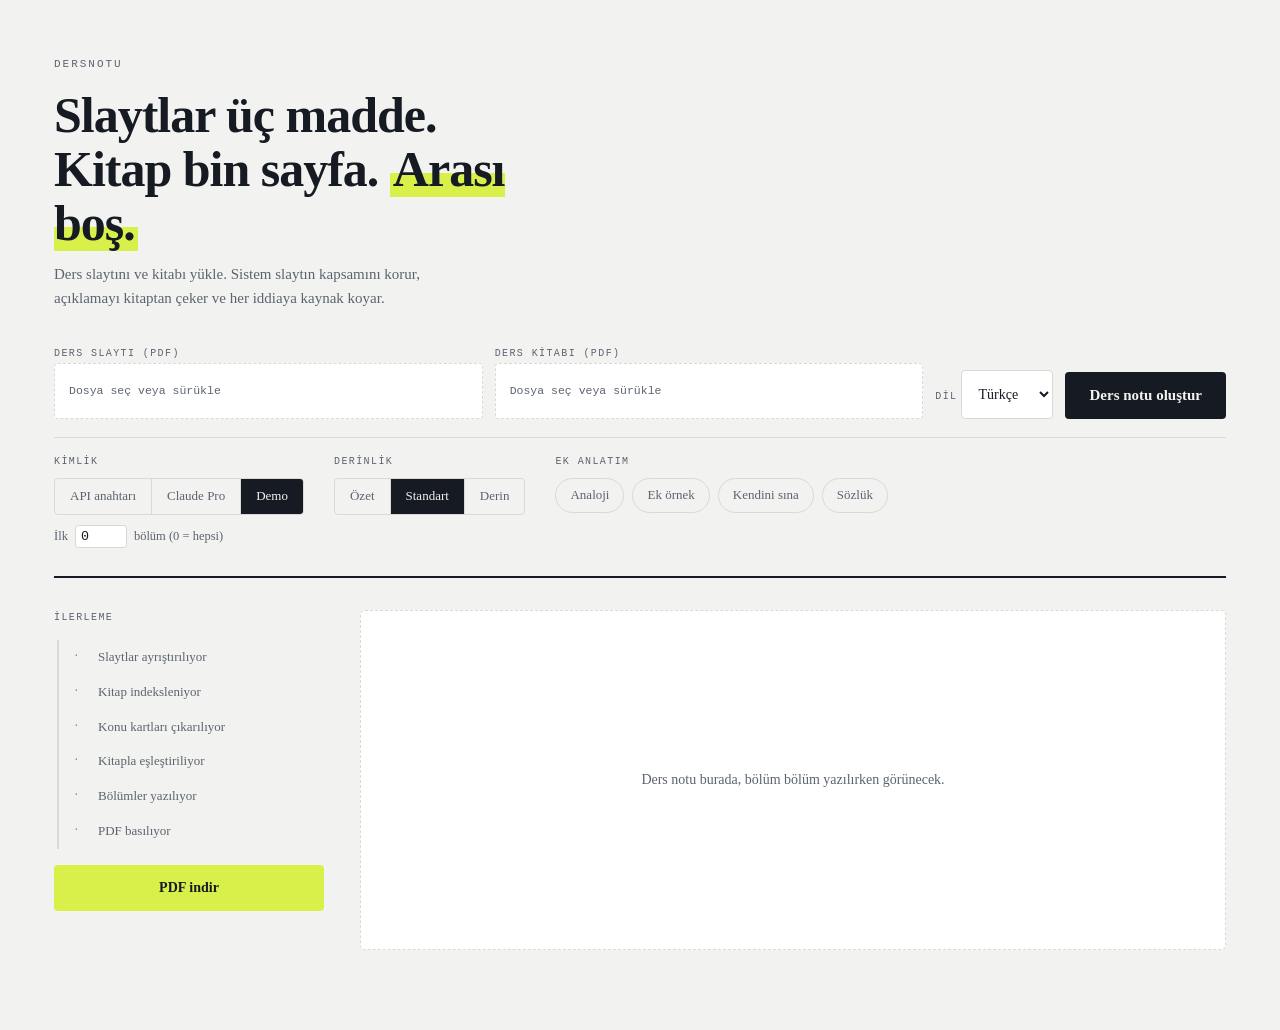
==== src/dersnotu/api/static/index.html @ 8fe7a192 "Ders slaytlarını kitapla genişletip ders notu PDF'i üreten araç Slaytın kapsamını korur, açıklamayı " ====
<!doctype html>
<html lang="tr">
<head>
<meta charset="utf-8">
<meta name="viewport" content="width=device-width, initial-scale=1">
<title>dersnotu — slayttan ders notuna</title>
<style>
:root{
  --paper:#F2F3F0; --ink:#161A22; --muted:#5C6370; --rule:#D8DAD3;
  --marker:#D9F04B; --surface:#FFFFFF; --danger:#C4574C; --ok:#3E7A4E;
  --mono:"Cascadia Mono",Consolas,ui-monospace,monospace;
  --serif:"Literata",Georgia,Cambria,serif;
}
@media (prefers-color-scheme:dark){
  :root{ --paper:#14161A; --ink:#E7E9E4; --muted:#9AA0A8; --rule:#2A2E35;
         --surface:#1B1E24; --marker:#C8E23F; }
}
*{box-sizing:border-box}
body{margin:0;background:var(--paper);color:var(--ink);font-family:var(--serif);
     line-height:1.6;-webkit-font-smoothing:antialiased}
.wrap{max-width:1220px;margin:0 auto;padding:0 24px}

/* ---- başlık ---- */
header{padding:56px 0 28px;border-bottom:2px solid var(--ink)}
.eyebrow{font-family:var(--mono);font-size:11px;letter-spacing:.18em;
         text-transform:uppercase;color:var(--muted);margin-bottom:14px}
h1{font-size:clamp(30px,4.6vw,50px);line-height:1.08;margin:0 0 12px;
   letter-spacing:-.02em;font-weight:600;max-width:19ch}
h1 .hl{background:linear-gradient(transparent 58%,var(--marker) 58%);padding:0 .06em}
.lede{color:var(--muted);max-width:56ch;margin:0;font-size:15px}

/* ---- form ---- */
form{display:grid;grid-template-columns:1fr 1fr auto auto;gap:12px;
     align-items:end;margin:28px 0 0}
label{display:block}
.lab{font-family:var(--mono);font-size:10px;letter-spacing:.14em;
     text-transform:uppercase;color:var(--muted);margin-bottom:6px}
.drop{border:1.5px dashed var(--rule);background:var(--surface);border-radius:4px;
      padding:14px;cursor:pointer;transition:border-color .15s,background .15s;
      font-size:13px;color:var(--muted);min-height:56px;display:flex;align-items:center}
.drop:hover,.drop.over{border-color:var(--ink)}
.drop.has{border-style:solid;border-color:var(--ink);color:var(--ink)}
.drop input{display:none}
.drop .name{font-family:var(--mono);font-size:11.5px;word-break:break-all}
select{font-family:var(--serif);font-size:14px;padding:15px 12px;border-radius:4px;
       border:1.5px solid var(--rule);background:var(--surface);color:var(--ink)}
button{font-family:var(--serif);font-size:15px;font-weight:600;padding:15px 24px;
       border:none;border-radius:4px;background:var(--ink);color:var(--paper);
       cursor:pointer;white-space:nowrap}
button:disabled{opacity:.4;cursor:not-allowed}
.opts{grid-column:1/-1;display:flex;gap:20px;align-items:center;
      font-size:12.5px;color:var(--muted);margin-top:-2px}
.opts label{display:flex;gap:7px;align-items:center;cursor:pointer}

/* ---- anlatım modları ----
   Dosyalar "ne", bu bant "nasıl". Ayrı satıra alındı çünkü farklı bir soru.
   Derinlik tekli seçim → segment; ek anlatım çoklu → chip. Kontrol biçimi
   seçimin doğasını söylemeli, hepsi checkbox olmamalı. */
.modes{grid-column:1/-1;display:flex;flex-wrap:wrap;gap:14px 30px;
       border-top:1px solid var(--rule);padding-top:16px;margin-top:6px}
/* .lab bir <span>; .seg inline-flex olduğu için aynı satır kutusuna
   düşüyordu, .chips ise block-flex olduğu için alta iniyordu. */
.modes .lab{display:block;margin-bottom:8px}
.modes input{appearance:none;position:absolute;width:0;height:0;opacity:0;margin:0}
.modes label{display:inline-block;cursor:pointer}

.seg{display:inline-flex;border:1.5px solid var(--rule);border-radius:4px;overflow:hidden}
.seg span{display:block;padding:7px 15px;font-size:13px;color:var(--muted);
          border-right:1px solid var(--rule);transition:background .15s,color .15s}
.seg label:last-child span{border-right:none}
.seg input:checked+span{background:var(--ink);color:var(--paper)}
.seg input:focus-visible+span{outline:2px solid var(--marker);outline-offset:-3px}
/* Kullanılamayan kimlik yolu: tıklanabilir görünmesin. */
.modes label.off{cursor:not-allowed}
.modes label.off span{opacity:.4;text-decoration:line-through}

.chips{display:flex;flex-wrap:wrap;gap:8px}
.chips span{display:block;padding:6px 14px;font-size:13px;color:var(--muted);
            border:1.5px solid var(--rule);border-radius:20px;
            transition:border-color .15s,color .15s,background .15s}
.chips input:checked+span{border-color:var(--ink);color:var(--ink);
            background:linear-gradient(transparent 46%,var(--marker) 46%)}
.chips input:focus-visible+span{outline:2px solid var(--marker);outline-offset:2px}

@media (prefers-reduced-motion:reduce){.seg span,.chips span{transition:none}}

/* Fosforlu kalem koyu temada ters çalışıyor: bant metnin ALT yarısını
   kaplıyor, metin ise açık renk. Açık metin + parlak sarı = okunmaz. Koyu
   temada bandı tam yükseklikte, düşük opaklıklı bir tinte çeviriyoruz —
   jest aynı kalıyor, kontrast geri geliyor. Bu kural tanımlardan SONRA
   gelmeli, yoksa eşit özgüllükte kaybeder. */
@media (prefers-color-scheme:dark){
  h1 .hl{background:color-mix(in srgb,var(--marker) 26%,transparent);
         box-shadow:inset 0 -2px 0 var(--marker)}
  .chips input:checked+span{background:color-mix(in srgb,var(--marker) 20%,transparent);
         border-color:var(--marker)}
}

/* ---- ana bölüm ---- */
main{display:grid;grid-template-columns:270px 1fr;gap:36px;padding:32px 0 80px}
@media(max-width:860px){main{grid-template-columns:1fr}form{grid-template-columns:1fr}}

/* ilerleme rayı */
.rail{position:sticky;top:24px;align-self:start}
.rail h2{font-family:var(--mono);font-size:10px;letter-spacing:.14em;
         text-transform:uppercase;color:var(--muted);margin:0 0 14px;font-weight:400}
.step{display:flex;gap:11px;padding:7px 0;font-size:13px;color:var(--muted);
      border-left:2px solid var(--rule);padding-left:14px;margin-left:3px}
.step.active{color:var(--ink);border-left-color:var(--marker);font-weight:600}
.step.done{color:var(--ink);border-left-color:var(--ink)}
.step .tick{font-family:var(--mono);font-size:11px;opacity:.7;min-width:14px}
.step .detail{font-family:var(--mono);font-size:10.5px;color:var(--muted);
              display:block;font-weight:400;margin-top:2px}
.meta{margin-top:22px;padding-top:16px;border-top:1px solid var(--rule);
      font-family:var(--mono);font-size:11px;color:var(--muted);line-height:1.8}
.meta b{color:var(--ink);font-weight:600}
.dl{display:block;margin-top:16px;text-align:center;padding:12px;
    background:var(--marker);color:#161A22;border-radius:4px;text-decoration:none;
    font-family:var(--serif);font-weight:600;font-size:14px}

/* çıktı */
.out{min-width:0;background:var(--surface);border:1px solid var(--rule);
     border-radius:5px;padding:34px 38px;min-height:340px}
.out.empty{display:flex;align-items:center;justify-content:center;
           color:var(--muted);font-size:14px;text-align:center;border-style:dashed}
.sec{padding-bottom:22px;margin-bottom:22px;border-bottom:1px solid var(--rule)}
.sec:last-child{border-bottom:none;margin-bottom:0}
.sec h3{font-size:19px;margin:0 0 4px;font-weight:600;letter-spacing:-.01em}
.sec .tag{font-family:var(--mono);font-size:10px;letter-spacing:.12em;
          text-transform:uppercase;color:var(--muted);margin-bottom:12px}
.sec pre{white-space:pre-wrap;word-break:break-word;font-family:var(--serif);
         font-size:14.5px;margin:0;line-height:1.62}
.sec.writing .tag::after{content:"▍";animation:blink 1s steps(2) infinite;
                         color:var(--marker);margin-left:4px}
@keyframes blink{50%{opacity:0}}
.err{border:1px dashed var(--danger);background:color-mix(in srgb,var(--danger) 8%,transparent);
     padding:14px 16px;border-radius:4px;color:var(--danger);font-size:13.5px;margin-bottom:18px}
.badge{display:inline-block;font-family:var(--mono);font-size:10px;padding:2px 7px;
       border-radius:3px;background:var(--marker);color:#161A22;letter-spacing:.08em}

/* Eksik bölüm uyarısı: uyarı rengi değil, EYLEM rengi. Kullanıcının burada
   yapacağı bir şey var; kırmızı bir hata kutusu onu çaresiz gösterirdi. */
.retry{margin-top:14px;padding:12px 13px;border:1px solid var(--rule);
       border-left:3px solid var(--danger);border-radius:4px;background:var(--surface)}
.retry .why{margin:0 0 10px;font-size:12.5px;color:var(--muted);line-height:1.5}
.retry button{width:100%;font-size:13.5px;padding:9px 12px;
              background:var(--ink);color:var(--paper)}
.retry button:disabled{opacity:.45}
</style>
</head>
<body>
<div class="wrap">
  <header>
    <div class="eyebrow">dersnotu</div>
    <h1>Slaytlar üç madde. Kitap bin sayfa. <span class="hl">Arası boş.</span></h1>
    <p class="lede">Ders slaytını ve kitabı yükle. Sistem slaytın kapsamını korur,
       açıklamayı kitaptan çeker ve her iddiaya kaynak koyar.</p>

    <form id="f">
      <label>
        <span class="lab">Ders slaytı (PDF)</span>
        <div class="drop" id="d-lecture">
          <input type="file" name="lecture" accept="application/pdf" required>
          <span class="name">Dosya seç veya sürükle</span>
        </div>
      </label>
      <label>
        <span class="lab">Ders kitabı (PDF)</span>
        <div class="drop" id="d-book">
          <input type="file" name="book" accept="application/pdf" required>
          <span class="name">Dosya seç veya sürükle</span>
        </div>
      </label>
      <label>
        <span class="lab">Dil</span>
        <select name="language">
          <option>Türkçe</option><option>English</option><option>Deutsch</option>
        </select>
      </label>
      <button type="submit" id="go">Ders notu oluştur</button>

      <div class="modes">
        <div>
          <span class="lab">Kimlik</span>
          <div class="seg" id="backends">
            <label><input type="radio" name="backend" value="api"><span>API anahtarı</span></label>
            <label><input type="radio" name="backend" value="cli"><span>Claude Pro</span></label>
            <label><input type="radio" name="backend" value="demo" checked><span>Demo</span></label>
          </div>
        </div>
        <div>
          <span class="lab">Derinlik</span>
          <div class="seg">
            <label><input type="radio" name="depth" value="özet"><span>Özet</span></label>
            <label><input type="radio" name="depth" value="standart" checked><span>Standart</span></label>
            <label><input type="radio" name="depth" value="derin"><span>Derin</span></label>
          </div>
        </div>
        <div>
          <span class="lab">Ek anlatım</span>
          <div class="chips">
            <label><input type="checkbox" name="extras" value="analoji"><span>Analoji</span></label>
            <label><input type="checkbox" name="extras" value="örnek"><span>Ek örnek</span></label>
            <label><input type="checkbox" name="extras" value="soru"><span>Kendini sına</span></label>
            <label><input type="checkbox" name="extras" value="sözlük"><span>Sözlük</span></label>
          </div>
        </div>
      </div>

      <div class="opts">
        <label>İlk <input type="number" name="sections" value="0" min="0" max="40"
               style="width:52px;font-family:var(--mono);padding:3px 5px;border:1px solid var(--rule);
                      background:var(--surface);color:var(--ink);border-radius:3px"> bölüm (0 = hepsi)</label>
        <span id="cred"></span>
      </div>
    </form>
  </header>

  <main>
    <aside class="rail">
      <h2>İlerleme</h2>
      <div id="steps"></div>
      <div class="meta" id="meta" hidden></div>
      <a class="dl" id="dl" hidden>PDF indir</a>
      <div class="retry" id="retrybox" hidden>
        <p class="why" id="retrywhy"></p>
        <button type="button" id="retry">Eksik bölümleri tamamla</button>
      </div>
    </aside>
    <section class="out empty" id="out">
      Ders notu burada, bölüm bölüm yazılırken görünecek.
    </section>
  </main>
</div>

<script>
const STEPS = [
  ["lecture",  "Slaytlar ayrıştırılıyor"],
  ["book",     "Kitap indeksleniyor"],
  ["topics",   "Konu kartları çıkarılıyor"],
  ["align",    "Kitapla eşleştiriliyor"],
  ["section",  "Bölümler yazılıyor"],
  ["render",   "PDF basılıyor"],
];
const $ = s => document.querySelector(s);
const stepsEl = $("#steps"), outEl = $("#out"), metaEl = $("#meta"), dlEl = $("#dl");
let sections = {};

function drawSteps(state){
  stepsEl.innerHTML = STEPS.map(([k, label]) => {
    const st = state[k] || {};
    const cls = st.done ? "done" : st.active ? "active" : "";
    const tick = st.done ? "✓" : st.active ? "▸" : "·";
    return `<div class="step ${cls}"><span class="tick">${tick}</span>
      <span>${label}${st.detail ? `<span class="detail">${st.detail}</span>` : ""}</span></div>`;
  }).join("");
}
const state = {};
drawSteps(state);

// dosya seçici
for (const id of ["d-lecture", "d-book"]) {
  const box = $("#" + id), input = box.querySelector("input");
  box.addEventListener("click", () => input.click());
  box.addEventListener("dragover", e => { e.preventDefault(); box.classList.add("over"); });
  box.addEventListener("dragleave", () => box.classList.remove("over"));
  box.addEventListener("drop", e => {
    e.preventDefault(); box.classList.remove("over");
    input.files = e.dataTransfer.files; input.dispatchEvent(new Event("change"));
  });
  input.addEventListener("change", () => {
    const f = input.files[0];
    box.querySelector(".name").textContent = f ? f.name : "Dosya seç veya sürükle";
    box.classList.toggle("has", !!f);
  });
}

// Kullanılamayan kimlik yolları kapatılır ve sunucunun çözdüğü varsayılan
// seçilir; kullanıcı elinde olmayan bir seçeneği tıklayıp hata almasın.
fetch("/api/health").then(r => r.json()).then(h => {
  const b = h.backends || {};
  for (const key of ["api", "cli", "demo"]) {
    const input = document.querySelector(`input[name="backend"][value="${key}"]`);
    if (!input) continue;
    const info = b[key] || { available: false };
    input.disabled = !info.available;
    const label = input.closest("label");
    label.classList.toggle("off", !info.available);
    label.title = info.available
      ? info.label
      : `${info.label} — kullanılamıyor`;
  }
  const resolved = b.resolved || "demo";
  const pick = document.querySelector(`input[name="backend"][value="${resolved}"]`);
  if (pick && !pick.disabled) pick.checked = true;

  const notlar = {
    api: `model: ${h.model}`,
    cli: "Claude Pro aboneliği — token ücreti yok, kota harcanır",
    demo: "API çağrısı yapılmaz",
  };
  $("#cred").innerHTML = resolved === "demo"
    ? `<span class="badge">kimlik yok — demo modu</span>`
    : `<span style="font-family:var(--mono);font-size:10.5px">${notlar[resolved]}</span>`;
});

function sectionEl(i){
  if (sections[i]) return sections[i];
  if (outEl.classList.contains("empty")) { outEl.classList.remove("empty"); outEl.innerHTML = ""; }
  const el = document.createElement("div");
  el.className = "sec writing";
  el.innerHTML = `<div class="tag">Bölüm ${i + 1} yazılıyor</div><pre></pre>`;
  outEl.appendChild(el);
  sections[i] = el;
  return el;
}

const btn = () => $("#go");
function idle(label = "Ders notu oluştur"){
  btn().disabled = false; btn().textContent = label;
}

// Bir işi baştan sona izler. Hem ilk üretim hem yeniden deneme aynı yoldan
// geçsin diye ayrıldı; yeniden deneme de canlı akış ve ilerleme rayı görür.
function follow(job){
  const es = new EventSource(`/api/jobs/${job.id}/events`);
  es.onmessage = ev => {
    const d = JSON.parse(ev.data);
    const [group] = d.type.split(":");

    if (d.type === "section:delta") {
      const el = sectionEl(d.index);
      el.querySelector("pre").textContent += d.text;
      el.scrollIntoView({ block: "nearest" });
      return;
    }
    if (d.type === "section:start") {
      state.section = { active: true, detail: d.detail }; drawSteps(state); return;
    }
    if (d.type === "section:done") {
      const m = /^B(\d+)/.exec(d.detail || "");
      if (m) {
        const el = sectionEl(+m[1]);
        el.classList.remove("writing");
        el.querySelector(".tag").textContent = d.detail.includes("HATA")
          ? `Bölüm ${+m[1] + 1} — üretilemedi` : `Bölüm ${+m[1] + 1}`;
      }
      return;
    }
    if (["lecture", "book", "topics", "align", "render"].includes(group)) {
      state[group] = { active: true, detail: d.detail || "" };
      if (d.type.endsWith(":done") || d.type.endsWith(":cached")) {
        state[group] = { done: true, detail: d.detail || "" };
      }
      drawSteps(state); return;
    }
    if (d.type === "job:done") {
      Object.values(state).forEach(s => { s.done = true; s.active = false; });
      state.render = { done: true, detail: "hazır" };
      drawSteps(state);
      const u = d.usage || {};
      metaEl.hidden = false;
      metaEl.innerHTML = `çağrı <b>${u.calls || 0}</b><br>
        giriş <b>${(u.input_tokens || 0).toLocaleString("tr")}</b> token<br>
        çıkış <b>${(u.output_tokens || 0).toLocaleString("tr")}</b> token<br>
        cache okuma <b>${(u.cache_read_tokens || 0).toLocaleString("tr")}</b>`;
      dlEl.hidden = false; dlEl.href = `/api/jobs/${job.id}/download`;
      showRetry(d);
      idle();
    }
    if (d.type === "job:failed") {
      outEl.className = "out";
      outEl.insertAdjacentHTML("afterbegin", `<div class="err">${d.error}</div>`);
      idle();
    }
    if (d.type === "stream:end") es.close();
  };
  es.onerror = () => { es.close(); idle(); };
}

// --- Eksik bölümleri tamamlama ------------------------------------------
let sonIs = null;

function showRetry(d){
  const box = $("#retrybox");
  sonIs = d.can_retry ? d.id : null;
  if (!d.can_retry) { box.hidden = true; return; }
  const n = (d.failed_sections || []).length;
  const hangi = (d.failed_sections || []).map(i => `Bölüm ${i + 1}`).join(", ");
  $("#retrywhy").textContent =
    `${n} bölüm üretilemedi (${hangi}). Yalnızca bunlar yeniden denenir; ` +
    "başarılı bölümler yeniden üretilmez.";
  $("#retry").disabled = false;
  $("#retry").textContent = "Eksik bölümleri tamamla";
  box.hidden = false;
}

$("#retry").addEventListener("click", async () => {
  if (!sonIs) return;
  const rb = $("#retry");
  rb.disabled = true; rb.textContent = "Deneniyor…";
  btn().disabled = true; btn().textContent = "Çalışıyor…";
  dlEl.hidden = true;
  // Panel sıfırlanmalı: yeniden deneme yalnızca eksik bölümleri akıtıyor,
  // eski elemanlar durursa yeni metin başarısız bölümün üstüne yazılır.
  sections = {};
  outEl.className = "out empty"; outEl.textContent = "Eksik bölümler yeniden üretiliyor…";
  for (const k in state) delete state[k];
  try {
    const r = await fetch(`/api/jobs/${sonIs}/retry`, { method: "POST" });
    if (!r.ok) throw new Error((await r.json()).detail || r.statusText);
    const job = await r.json();
    $("#retrybox").hidden = true;
    follow(job);
  } catch (err) {
    $("#retrywhy").textContent = err.message;
    rb.disabled = false; rb.textContent = "Tekrar dene";
    idle();
  }
});

$("#f").addEventListener("submit", async e => {
  e.preventDefault();
  btn().disabled = true; btn().textContent = "Çalışıyor…";
  outEl.className = "out empty"; outEl.textContent = "Başlatılıyor…";
  sections = {}; dlEl.hidden = true; metaEl.hidden = true;
  $("#retrybox").hidden = true;
  for (const k in state) delete state[k];

  try {
    const r = await fetch("/api/jobs", { method: "POST", body: new FormData(e.target) });
    if (!r.ok) throw new Error((await r.json()).detail || r.statusText);
    follow(await r.json());
  } catch (err) {
    outEl.className = "out"; outEl.innerHTML = `<div class="err">${err.message}</div>`;
    idle();
  }
});
</script>
</body>
</html>
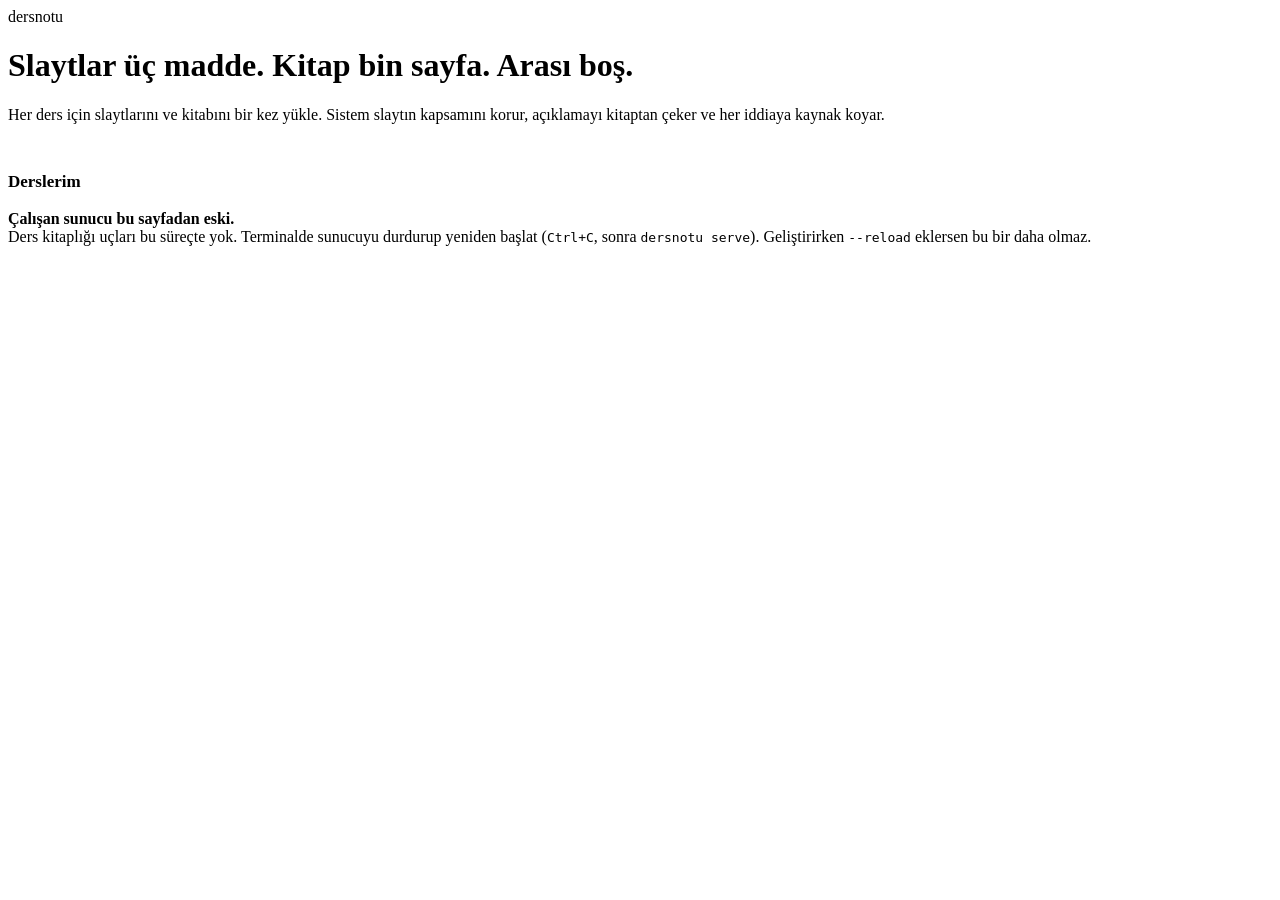
==== commit fc15a13d: "Ders kitaplığı, maliyet paneli, okuyucu+arama ve geçmiş sınavlar Araç tek seferlik bir dönüştürücüyd" ====
--- a/src/dersnotu/api/static/index.html
+++ b/src/dersnotu/api/static/index.html
@@ -3,149 +3,55 @@
 <head>
 <meta charset="utf-8">
 <meta name="viewport" content="width=device-width, initial-scale=1">
-<title>dersnotu — slayttan ders notuna</title>
+<title>dersnotu — derslerim</title>
+<link rel="stylesheet" href="/static/app.css">
 <style>
-:root{
-  --paper:#F2F3F0; --ink:#161A22; --muted:#5C6370; --rule:#D8DAD3;
-  --marker:#D9F04B; --surface:#FFFFFF; --danger:#C4574C; --ok:#3E7A4E;
-  --mono:"Cascadia Mono",Consolas,ui-monospace,monospace;
-  --serif:"Literata",Georgia,Cambria,serif;
-}
-@media (prefers-color-scheme:dark){
-  :root{ --paper:#14161A; --ink:#E7E9E4; --muted:#9AA0A8; --rule:#2A2E35;
-         --surface:#1B1E24; --marker:#C8E23F; }
-}
-*{box-sizing:border-box}
-body{margin:0;background:var(--paper);color:var(--ink);font-family:var(--serif);
-     line-height:1.6;-webkit-font-smoothing:antialiased}
-.wrap{max-width:1220px;margin:0 auto;padding:0 24px}
-
-/* ---- başlık ---- */
-header{padding:56px 0 28px;border-bottom:2px solid var(--ink)}
-.eyebrow{font-family:var(--mono);font-size:11px;letter-spacing:.18em;
-         text-transform:uppercase;color:var(--muted);margin-bottom:14px}
-h1{font-size:clamp(30px,4.6vw,50px);line-height:1.08;margin:0 0 12px;
-   letter-spacing:-.02em;font-weight:600;max-width:19ch}
-h1 .hl{background:linear-gradient(transparent 58%,var(--marker) 58%);padding:0 .06em}
-.lede{color:var(--muted);max-width:56ch;margin:0;font-size:15px}
-
-/* ---- form ---- */
-form{display:grid;grid-template-columns:1fr 1fr auto auto;gap:12px;
-     align-items:end;margin:28px 0 0}
-label{display:block}
-.lab{font-family:var(--mono);font-size:10px;letter-spacing:.14em;
-     text-transform:uppercase;color:var(--muted);margin-bottom:6px}
-.drop{border:1.5px dashed var(--rule);background:var(--surface);border-radius:4px;
-      padding:14px;cursor:pointer;transition:border-color .15s,background .15s;
-      font-size:13px;color:var(--muted);min-height:56px;display:flex;align-items:center}
-.drop:hover,.drop.over{border-color:var(--ink)}
-.drop.has{border-style:solid;border-color:var(--ink);color:var(--ink)}
-.drop input{display:none}
-.drop .name{font-family:var(--mono);font-size:11.5px;word-break:break-all}
-select{font-family:var(--serif);font-size:14px;padding:15px 12px;border-radius:4px;
-       border:1.5px solid var(--rule);background:var(--surface);color:var(--ink)}
-button{font-family:var(--serif);font-size:15px;font-weight:600;padding:15px 24px;
-       border:none;border-radius:4px;background:var(--ink);color:var(--paper);
-       cursor:pointer;white-space:nowrap}
-button:disabled{opacity:.4;cursor:not-allowed}
-.opts{grid-column:1/-1;display:flex;gap:20px;align-items:center;
-      font-size:12.5px;color:var(--muted);margin-top:-2px}
-.opts label{display:flex;gap:7px;align-items:center;cursor:pointer}
-
-/* ---- anlatım modları ----
-   Dosyalar "ne", bu bant "nasıl". Ayrı satıra alındı çünkü farklı bir soru.
-   Derinlik tekli seçim → segment; ek anlatım çoklu → chip. Kontrol biçimi
-   seçimin doğasını söylemeli, hepsi checkbox olmamalı. */
-.modes{grid-column:1/-1;display:flex;flex-wrap:wrap;gap:14px 30px;
-       border-top:1px solid var(--rule);padding-top:16px;margin-top:6px}
-/* .lab bir <span>; .seg inline-flex olduğu için aynı satır kutusuna
-   düşüyordu, .chips ise block-flex olduğu için alta iniyordu. */
-.modes .lab{display:block;margin-bottom:8px}
-.modes input{appearance:none;position:absolute;width:0;height:0;opacity:0;margin:0}
-.modes label{display:inline-block;cursor:pointer}
-
-.seg{display:inline-flex;border:1.5px solid var(--rule);border-radius:4px;overflow:hidden}
-.seg span{display:block;padding:7px 15px;font-size:13px;color:var(--muted);
-          border-right:1px solid var(--rule);transition:background .15s,color .15s}
-.seg label:last-child span{border-right:none}
-.seg input:checked+span{background:var(--ink);color:var(--paper)}
-.seg input:focus-visible+span{outline:2px solid var(--marker);outline-offset:-3px}
-/* Kullanılamayan kimlik yolu: tıklanabilir görünmesin. */
-.modes label.off{cursor:not-allowed}
-.modes label.off span{opacity:.4;text-decoration:line-through}
-
-.chips{display:flex;flex-wrap:wrap;gap:8px}
-.chips span{display:block;padding:6px 14px;font-size:13px;color:var(--muted);
-            border:1.5px solid var(--rule);border-radius:20px;
-            transition:border-color .15s,color .15s,background .15s}
-.chips input:checked+span{border-color:var(--ink);color:var(--ink);
-            background:linear-gradient(transparent 46%,var(--marker) 46%)}
-.chips input:focus-visible+span{outline:2px solid var(--marker);outline-offset:2px}
-
-@media (prefers-reduced-motion:reduce){.seg span,.chips span{transition:none}}
-
-/* Fosforlu kalem koyu temada ters çalışıyor: bant metnin ALT yarısını
-   kaplıyor, metin ise açık renk. Açık metin + parlak sarı = okunmaz. Koyu
-   temada bandı tam yükseklikte, düşük opaklıklı bir tinte çeviriyoruz —
-   jest aynı kalıyor, kontrast geri geliyor. Bu kural tanımlardan SONRA
-   gelmeli, yoksa eşit özgüllükte kaybeder. */
-@media (prefers-color-scheme:dark){
-  h1 .hl{background:color-mix(in srgb,var(--marker) 26%,transparent);
-         box-shadow:inset 0 -2px 0 var(--marker)}
-  .chips input:checked+span{background:color-mix(in srgb,var(--marker) 20%,transparent);
-         border-color:var(--marker)}
-}
-
-/* ---- ana bölüm ---- */
-main{display:grid;grid-template-columns:270px 1fr;gap:36px;padding:32px 0 80px}
-@media(max-width:860px){main{grid-template-columns:1fr}form{grid-template-columns:1fr}}
-
-/* ilerleme rayı */
-.rail{position:sticky;top:24px;align-self:start}
-.rail h2{font-family:var(--mono);font-size:10px;letter-spacing:.14em;
-         text-transform:uppercase;color:var(--muted);margin:0 0 14px;font-weight:400}
-.step{display:flex;gap:11px;padding:7px 0;font-size:13px;color:var(--muted);
-      border-left:2px solid var(--rule);padding-left:14px;margin-left:3px}
-.step.active{color:var(--ink);border-left-color:var(--marker);font-weight:600}
-.step.done{color:var(--ink);border-left-color:var(--ink)}
-.step .tick{font-family:var(--mono);font-size:11px;opacity:.7;min-width:14px}
-.step .detail{font-family:var(--mono);font-size:10.5px;color:var(--muted);
-              display:block;font-weight:400;margin-top:2px}
-.meta{margin-top:22px;padding-top:16px;border-top:1px solid var(--rule);
-      font-family:var(--mono);font-size:11px;color:var(--muted);line-height:1.8}
-.meta b{color:var(--ink);font-weight:600}
-.dl{display:block;margin-top:16px;text-align:center;padding:12px;
-    background:var(--marker);color:#161A22;border-radius:4px;text-decoration:none;
-    font-family:var(--serif);font-weight:600;font-size:14px}
-
-/* çıktı */
-.out{min-width:0;background:var(--surface);border:1px solid var(--rule);
-     border-radius:5px;padding:34px 38px;min-height:340px}
-.out.empty{display:flex;align-items:center;justify-content:center;
-           color:var(--muted);font-size:14px;text-align:center;border-style:dashed}
-.sec{padding-bottom:22px;margin-bottom:22px;border-bottom:1px solid var(--rule)}
-.sec:last-child{border-bottom:none;margin-bottom:0}
-.sec h3{font-size:19px;margin:0 0 4px;font-weight:600;letter-spacing:-.01em}
-.sec .tag{font-family:var(--mono);font-size:10px;letter-spacing:.12em;
-          text-transform:uppercase;color:var(--muted);margin-bottom:12px}
-.sec pre{white-space:pre-wrap;word-break:break-word;font-family:var(--serif);
-         font-size:14.5px;margin:0;line-height:1.62}
-.sec.writing .tag::after{content:"▍";animation:blink 1s steps(2) infinite;
-                         color:var(--marker);margin-left:4px}
-@keyframes blink{50%{opacity:0}}
-.err{border:1px dashed var(--danger);background:color-mix(in srgb,var(--danger) 8%,transparent);
-     padding:14px 16px;border-radius:4px;color:var(--danger);font-size:13.5px;margin-bottom:18px}
-.badge{display:inline-block;font-family:var(--mono);font-size:10px;padding:2px 7px;
-       border-radius:3px;background:var(--marker);color:#161A22;letter-spacing:.08em}
-
-/* Eksik bölüm uyarısı: uyarı rengi değil, EYLEM rengi. Kullanıcının burada
-   yapacağı bir şey var; kırmızı bir hata kutusu onu çaresiz gösterirdi. */
-.retry{margin-top:14px;padding:12px 13px;border:1px solid var(--rule);
-       border-left:3px solid var(--danger);border-radius:4px;background:var(--surface)}
-.retry .why{margin:0 0 10px;font-size:12.5px;color:var(--muted);line-height:1.5}
-.retry button{width:100%;font-size:13.5px;padding:9px 12px;
-              background:var(--ink);color:var(--paper)}
-.retry button:disabled{opacity:.45}
+/* Ana sayfa tek sütun: burada bir iş çalışmıyor, ilerleme rayı yok. */
+main{display:block;padding:32px 0 90px}
+
+.cards{display:grid;grid-template-columns:repeat(auto-fill,minmax(268px,1fr));gap:16px}
+
+/* Ders kartı bir fiş: üstte künye (kod), altta ad, en altta sayım.
+   Kart tıklanınca derse girilir; silme ayrı bir düğme çünkü aynı kartın
+   içinde iki farklı sonuç olan tek bir tıklama alanı olmamalı. */
+.card{position:relative;display:flex;flex-direction:column;min-height:158px;
+      background:var(--surface);border:1px solid var(--rule);border-radius:5px;
+      padding:18px 20px 16px;text-decoration:none;color:inherit;
+      transition:border-color .15s,transform .15s}
+.card:hover{border-color:var(--ink);transform:translateY(-1px)}
+.card .code{font-family:var(--mono);font-size:10.5px;letter-spacing:.14em;
+      text-transform:uppercase;color:var(--muted);margin-bottom:9px}
+.card .code b{color:var(--ink);font-weight:400;
+      box-shadow:inset 0 -6px 0 -1px var(--marker)}
+.card .nm{font-size:19px;line-height:1.25;font-weight:600;letter-spacing:-.01em;
+      margin:0 0 auto;padding-right:22px;word-break:break-word}
+.card .note{font-size:12.5px;color:var(--muted);margin:6px 0 0;
+      display:-webkit-box;-webkit-line-clamp:2;-webkit-box-orient:vertical;overflow:hidden}
+.card .counts{font-family:var(--mono);font-size:10.5px;color:var(--muted);
+      margin-top:16px;padding-top:11px;border-top:1px solid var(--rule)}
+.card .counts b{color:var(--ink);font-weight:600}
+.card .x{position:absolute;top:12px;right:11px;width:24px;height:24px;padding:0;
+      background:transparent;color:var(--muted);border:none;border-radius:3px;
+      font-size:16px;line-height:1;cursor:pointer;opacity:0;transition:opacity .12s}
+.card:hover .x,.card .x:focus-visible{opacity:1}
+.card .x:hover{color:var(--danger);background:var(--paper)}
+
+/* Yeni ders kartı listenin parçası, ayrı bir bölge değil: "ders eklemek"
+   de derslerden biri gibi görünsün. */
+.new{border-style:dashed;justify-content:center;align-items:center;color:var(--muted);
+     font-size:14px;background:transparent;cursor:pointer;width:100%;font-weight:400;
+     min-height:158px;border-width:1.5px;border-color:var(--rule);border-radius:5px;
+     padding:18px;transition:border-color .15s,color .15s}
+.new:hover{border-color:var(--ink);color:var(--ink)}
+
+dialog{border:1px solid var(--rule);border-radius:6px;background:var(--surface);
+       color:var(--ink);padding:26px 28px;max-width:420px;width:calc(100% - 40px)}
+dialog::backdrop{background:rgba(20,22,26,.45)}
+dialog h2{margin:0 0 18px;font-size:20px;font-weight:600;letter-spacing:-.01em}
+dialog .field{margin-bottom:14px}
+dialog .foot{display:flex;gap:10px;justify-content:flex-end;margin-top:22px}
+dialog .foot button{padding:11px 20px;font-size:14px}
+.hint{font-size:12px;color:var(--muted);margin:5px 0 0}
 </style>
 </head>
 <body>
@@ -153,289 +59,160 @@
   <header>
     <div class="eyebrow">dersnotu</div>
     <h1>Slaytlar üç madde. Kitap bin sayfa. <span class="hl">Arası boş.</span></h1>
-    <p class="lede">Ders slaytını ve kitabı yükle. Sistem slaytın kapsamını korur,
-       açıklamayı kitaptan çeker ve her iddiaya kaynak koyar.</p>
-
-    <form id="f">
-      <label>
-        <span class="lab">Ders slaytı (PDF)</span>
-        <div class="drop" id="d-lecture">
-          <input type="file" name="lecture" accept="application/pdf" required>
-          <span class="name">Dosya seç veya sürükle</span>
-        </div>
-      </label>
-      <label>
-        <span class="lab">Ders kitabı (PDF)</span>
-        <div class="drop" id="d-book">
-          <input type="file" name="book" accept="application/pdf" required>
-          <span class="name">Dosya seç veya sürükle</span>
-        </div>
-      </label>
-      <label>
-        <span class="lab">Dil</span>
-        <select name="language">
-          <option>Türkçe</option><option>English</option><option>Deutsch</option>
-        </select>
-      </label>
-      <button type="submit" id="go">Ders notu oluştur</button>
-
-      <div class="modes">
-        <div>
-          <span class="lab">Kimlik</span>
-          <div class="seg" id="backends">
-            <label><input type="radio" name="backend" value="api"><span>API anahtarı</span></label>
-            <label><input type="radio" name="backend" value="cli"><span>Claude Pro</span></label>
-            <label><input type="radio" name="backend" value="demo" checked><span>Demo</span></label>
-          </div>
-        </div>
-        <div>
-          <span class="lab">Derinlik</span>
-          <div class="seg">
-            <label><input type="radio" name="depth" value="özet"><span>Özet</span></label>
-            <label><input type="radio" name="depth" value="standart" checked><span>Standart</span></label>
-            <label><input type="radio" name="depth" value="derin"><span>Derin</span></label>
-          </div>
-        </div>
-        <div>
-          <span class="lab">Ek anlatım</span>
-          <div class="chips">
-            <label><input type="checkbox" name="extras" value="analoji"><span>Analoji</span></label>
-            <label><input type="checkbox" name="extras" value="örnek"><span>Ek örnek</span></label>
-            <label><input type="checkbox" name="extras" value="soru"><span>Kendini sına</span></label>
-            <label><input type="checkbox" name="extras" value="sözlük"><span>Sözlük</span></label>
-          </div>
-        </div>
-      </div>
-
-      <div class="opts">
-        <label>İlk <input type="number" name="sections" value="0" min="0" max="40"
-               style="width:52px;font-family:var(--mono);padding:3px 5px;border:1px solid var(--rule);
-                      background:var(--surface);color:var(--ink);border-radius:3px"> bölüm (0 = hepsi)</label>
-        <span id="cred"></span>
-      </div>
-    </form>
+    <p class="lede">Her ders için slaytlarını ve kitabını bir kez yükle. Sistem
+       slaytın kapsamını korur, açıklamayı kitaptan çeker ve her iddiaya kaynak koyar.</p>
   </header>
 
   <main>
-    <aside class="rail">
-      <h2>İlerleme</h2>
-      <div id="steps"></div>
-      <div class="meta" id="meta" hidden></div>
-      <a class="dl" id="dl" hidden>PDF indir</a>
-      <div class="retry" id="retrybox" hidden>
-        <p class="why" id="retrywhy"></p>
-        <button type="button" id="retry">Eksik bölümleri tamamla</button>
-      </div>
-    </aside>
-    <section class="out empty" id="out">
-      Ders notu burada, bölüm bölüm yazılırken görünecek.
-    </section>
+    <div class="panel-head" style="margin-bottom:18px">
+      <h2 style="font-size:17px;margin:0;font-weight:600">Derslerim</h2>
+      <span class="lab" id="say" style="margin:0"></span>
+    </div>
+    <div class="cards" id="cards"></div>
   </main>
 </div>
 
+<dialog id="dlg">
+  <form method="dialog" id="newform">
+    <h2>Yeni ders</h2>
+    <div class="field">
+      <span class="lab">Ders adı</span>
+      <input type="text" name="name" required maxlength="120"
+             placeholder="Bilgisayar Sistemlerine Giriş" autocomplete="off">
+    </div>
+    <div class="field">
+      <span class="lab">Ders kodu</span>
+      <input type="text" name="code" maxlength="24" placeholder="BLG 212" autocomplete="off">
+      <p class="hint">İsteğe bağlı. Listede künye olarak görünür.</p>
+    </div>
+    <div class="field">
+      <span class="lab">Not</span>
+      <input type="text" name="note" maxlength="200" placeholder="2. sınıf güz dönemi"
+             autocomplete="off">
+    </div>
+    <div class="foot">
+      <button type="button" class="ghost" id="iptal">Vazgeç</button>
+      <button type="submit" id="olustur">Dersi oluştur</button>
+    </div>
+  </form>
+</dialog>
+
 <script>
-const STEPS = [
-  ["lecture",  "Slaytlar ayrıştırılıyor"],
-  ["book",     "Kitap indeksleniyor"],
-  ["topics",   "Konu kartları çıkarılıyor"],
-  ["align",    "Kitapla eşleştiriliyor"],
-  ["section",  "Bölümler yazılıyor"],
-  ["render",   "PDF basılıyor"],
-];
 const $ = s => document.querySelector(s);
-const stepsEl = $("#steps"), outEl = $("#out"), metaEl = $("#meta"), dlEl = $("#dl");
-let sections = {};
-
-function drawSteps(state){
-  stepsEl.innerHTML = STEPS.map(([k, label]) => {
-    const st = state[k] || {};
-    const cls = st.done ? "done" : st.active ? "active" : "";
-    const tick = st.done ? "✓" : st.active ? "▸" : "·";
-    return `<div class="step ${cls}"><span class="tick">${tick}</span>
-      <span>${label}${st.detail ? `<span class="detail">${st.detail}</span>` : ""}</span></div>`;
-  }).join("");
-}
-const state = {};
-drawSteps(state);
-
-// dosya seçici
-for (const id of ["d-lecture", "d-book"]) {
-  const box = $("#" + id), input = box.querySelector("input");
-  box.addEventListener("click", () => input.click());
-  box.addEventListener("dragover", e => { e.preventDefault(); box.classList.add("over"); });
-  box.addEventListener("dragleave", () => box.classList.remove("over"));
-  box.addEventListener("drop", e => {
-    e.preventDefault(); box.classList.remove("over");
-    input.files = e.dataTransfer.files; input.dispatchEvent(new Event("change"));
+const cardsEl = $("#cards"), dlg = $("#dlg");
+
+const esc = s => String(s ?? "").replace(/[&<>"']/g,
+  c => ({ "&": "&amp;", "<": "&lt;", ">": "&gt;", '"': "&quot;", "'": "&#39;" }[c]));
+
+function cardHTML(c){
+  const n = c.counts;
+  const kunye = c.code ? `<b>${esc(c.code)}</b>` : "ders";
+  // Sıfır sayımı göstermek yeni bir dersi "boş" diye damgalar; onun yerine
+  // ne yapılacağını söyle.
+  const sayim = (n.lectures + n.books + n.documents) === 0
+    ? "henüz dosya yok"
+    : [n.lectures && `<b>${n.lectures}</b> slayt`,
+       n.books && `<b>${n.books}</b> kitap`,
+       n.documents && `<b>${n.documents}</b> ders notu`].filter(Boolean).join(" · ");
+  return `<a class="card" href="/ders/${c.id}">
+    <button class="x" type="button" data-del="${c.id}" data-name="${esc(c.name)}"
+            title="Dersi sil" aria-label="Dersi sil">×</button>
+    <div class="code">${kunye}</div>
+    <h3 class="nm">${esc(c.name)}</h3>
+    ${c.note ? `<p class="note">${esc(c.note)}</p>` : ""}
+    <div class="counts">${sayim}</div>
+  </a>`;
+}
+
+function ciz(list){
+  $("#say").textContent = list.length ? `${list.length} ders` : "";
+  cardsEl.innerHTML = list.map(cardHTML).join("")
+    + `<button class="new" id="yeni">+ Yeni ders</button>`;
+  $("#yeni").addEventListener("click", () => {
+    $("#newform").reset(); dlg.showModal();
   });
-  input.addEventListener("change", () => {
-    const f = input.files[0];
-    box.querySelector(".name").textContent = f ? f.name : "Dosya seç veya sürükle";
-    box.classList.toggle("has", !!f);
-  });
-}
-
-// Kullanılamayan kimlik yolları kapatılır ve sunucunun çözdüğü varsayılan
-// seçilir; kullanıcı elinde olmayan bir seçeneği tıklayıp hata almasın.
-fetch("/api/health").then(r => r.json()).then(h => {
-  const b = h.backends || {};
-  for (const key of ["api", "cli", "demo"]) {
-    const input = document.querySelector(`input[name="backend"][value="${key}"]`);
-    if (!input) continue;
-    const info = b[key] || { available: false };
-    input.disabled = !info.available;
-    const label = input.closest("label");
-    label.classList.toggle("off", !info.available);
-    label.title = info.available
-      ? info.label
-      : `${info.label} — kullanılamıyor`;
+  for (const b of cardsEl.querySelectorAll("[data-del]"))
+    b.addEventListener("click", sil);
+}
+
+// Sayfa her istekte diskten okunuyor, uçlar ise süreçte donmuş durumda.
+// Yani ESKİ bir sunucu YENİ bir sayfayı sunabiliyor — ucu bulamayan istemci
+// hiçbir şey çizmezse geriye bomboş bir ekran kalır ve kullanıcı neyin
+// bozulduğunu bilemez. Sessiz başarısızlık burada yasak.
+function hata(baslik, ipucu){
+  $("#say").textContent = "";
+  cardsEl.innerHTML = `<div class="err" style="grid-column:1/-1">
+    <b>${esc(baslik)}</b>${ipucu ? `<br>${ipucu}` : ""}</div>`;
+}
+
+async function load(){
+  let r;
+  try {
+    r = await fetch("/api/courses");
+  } catch {
+    hata("Sunucuya ulaşılamadı.", "Sunucu kapalı olabilir — terminalde "
+      + "<code>dersnotu serve</code> ile başlat.");
+    return;
   }
-  const resolved = b.resolved || "demo";
-  const pick = document.querySelector(`input[name="backend"][value="${resolved}"]`);
-  if (pick && !pick.disabled) pick.checked = true;
-
-  const notlar = {
-    api: `model: ${h.model}`,
-    cli: "Claude Pro aboneliği — token ücreti yok, kota harcanır",
-    demo: "API çağrısı yapılmaz",
-  };
-  $("#cred").innerHTML = resolved === "demo"
-    ? `<span class="badge">kimlik yok — demo modu</span>`
-    : `<span style="font-family:var(--mono);font-size:10.5px">${notlar[resolved]}</span>`;
-});
-
-function sectionEl(i){
-  if (sections[i]) return sections[i];
-  if (outEl.classList.contains("empty")) { outEl.classList.remove("empty"); outEl.innerHTML = ""; }
-  const el = document.createElement("div");
-  el.className = "sec writing";
-  el.innerHTML = `<div class="tag">Bölüm ${i + 1} yazılıyor</div><pre></pre>`;
-  outEl.appendChild(el);
-  sections[i] = el;
-  return el;
-}
-
-const btn = () => $("#go");
-function idle(label = "Ders notu oluştur"){
-  btn().disabled = false; btn().textContent = label;
-}
-
-// Bir işi baştan sona izler. Hem ilk üretim hem yeniden deneme aynı yoldan
-// geçsin diye ayrıldı; yeniden deneme de canlı akış ve ilerleme rayı görür.
-function follow(job){
-  const es = new EventSource(`/api/jobs/${job.id}/events`);
-  es.onmessage = ev => {
-    const d = JSON.parse(ev.data);
-    const [group] = d.type.split(":");
-
-    if (d.type === "section:delta") {
-      const el = sectionEl(d.index);
-      el.querySelector("pre").textContent += d.text;
-      el.scrollIntoView({ block: "nearest" });
-      return;
-    }
-    if (d.type === "section:start") {
-      state.section = { active: true, detail: d.detail }; drawSteps(state); return;
-    }
-    if (d.type === "section:done") {
-      const m = /^B(\d+)/.exec(d.detail || "");
-      if (m) {
-        const el = sectionEl(+m[1]);
-        el.classList.remove("writing");
-        el.querySelector(".tag").textContent = d.detail.includes("HATA")
-          ? `Bölüm ${+m[1] + 1} — üretilemedi` : `Bölüm ${+m[1] + 1}`;
-      }
-      return;
-    }
-    if (["lecture", "book", "topics", "align", "render"].includes(group)) {
-      state[group] = { active: true, detail: d.detail || "" };
-      if (d.type.endsWith(":done") || d.type.endsWith(":cached")) {
-        state[group] = { done: true, detail: d.detail || "" };
-      }
-      drawSteps(state); return;
-    }
-    if (d.type === "job:done") {
-      Object.values(state).forEach(s => { s.done = true; s.active = false; });
-      state.render = { done: true, detail: "hazır" };
-      drawSteps(state);
-      const u = d.usage || {};
-      metaEl.hidden = false;
-      metaEl.innerHTML = `çağrı <b>${u.calls || 0}</b><br>
-        giriş <b>${(u.input_tokens || 0).toLocaleString("tr")}</b> token<br>
-        çıkış <b>${(u.output_tokens || 0).toLocaleString("tr")}</b> token<br>
-        cache okuma <b>${(u.cache_read_tokens || 0).toLocaleString("tr")}</b>`;
-      dlEl.hidden = false; dlEl.href = `/api/jobs/${job.id}/download`;
-      showRetry(d);
-      idle();
-    }
-    if (d.type === "job:failed") {
-      outEl.className = "out";
-      outEl.insertAdjacentHTML("afterbegin", `<div class="err">${d.error}</div>`);
-      idle();
-    }
-    if (d.type === "stream:end") es.close();
-  };
-  es.onerror = () => { es.close(); idle(); };
-}
-
-// --- Eksik bölümleri tamamlama ------------------------------------------
-let sonIs = null;
-
-function showRetry(d){
-  const box = $("#retrybox");
-  sonIs = d.can_retry ? d.id : null;
-  if (!d.can_retry) { box.hidden = true; return; }
-  const n = (d.failed_sections || []).length;
-  const hangi = (d.failed_sections || []).map(i => `Bölüm ${i + 1}`).join(", ");
-  $("#retrywhy").textContent =
-    `${n} bölüm üretilemedi (${hangi}). Yalnızca bunlar yeniden denenir; ` +
-    "başarılı bölümler yeniden üretilmez.";
-  $("#retry").disabled = false;
-  $("#retry").textContent = "Eksik bölümleri tamamla";
-  box.hidden = false;
-}
-
-$("#retry").addEventListener("click", async () => {
-  if (!sonIs) return;
-  const rb = $("#retry");
-  rb.disabled = true; rb.textContent = "Deneniyor…";
-  btn().disabled = true; btn().textContent = "Çalışıyor…";
-  dlEl.hidden = true;
-  // Panel sıfırlanmalı: yeniden deneme yalnızca eksik bölümleri akıtıyor,
-  // eski elemanlar durursa yeni metin başarısız bölümün üstüne yazılır.
-  sections = {};
-  outEl.className = "out empty"; outEl.textContent = "Eksik bölümler yeniden üretiliyor…";
-  for (const k in state) delete state[k];
+  if (r.status === 404) {
+    hata("Çalışan sunucu bu sayfadan eski.",
+      "Ders kitaplığı uçları bu süreçte yok. Terminalde sunucuyu durdurup "
+      + "yeniden başlat (<code>Ctrl+C</code>, sonra <code>dersnotu serve</code>). "
+      + "Geliştirirken <code>--reload</code> eklersen bu bir daha olmaz.");
+    return;
+  }
+  if (!r.ok) { hata(`Ders listesi alınamadı (HTTP ${r.status}).`); return; }
+  const list = await r.json();
+  if (!Array.isArray(list)) { hata("Sunucudan beklenmeyen yanıt geldi."); return; }
+  ciz(list);
+}
+
+async function sil(e){
+  // Kart bir <a>; silme düğmesi onun içinde. Durdurulmazsa hem onay çıkar
+  // hem de derse gidilir.
+  e.preventDefault(); e.stopPropagation();
+  const { del: id, name } = e.currentTarget.dataset;
+  const c = await (await fetch(`/api/courses/${id}`)).json();
+  const n = c.counts;
+  const ne = [n.lectures && `${n.lectures} slayt`, n.books && `${n.books} kitap`,
+              n.documents && `${n.documents} ders notu`].filter(Boolean).join(", ");
+  const mesaj = `"${name}" dersi silinsin mi?`
+    + (ne ? `\n\nBirlikte silinecekler: ${ne}.` : "")
+    + "\n\nBu geri alınamaz.";
+  if (!confirm(mesaj)) return;
+  const r = await fetch(`/api/courses/${id}`, { method: "DELETE" });
+  if (!r.ok) { alert("Silinemedi: " + r.statusText); return; }
+  load();
+}
+
+$("#iptal").addEventListener("click", () => dlg.close());
+
+$("#newform").addEventListener("submit", async e => {
+  // method="dialog" formu kapatır; gönderimi biz yapıyoruz.
+  e.preventDefault();
+  const fd = new FormData(e.target);
+  const btn = $("#olustur");
+  btn.disabled = true; btn.textContent = "Oluşturuluyor…";
   try {
-    const r = await fetch(`/api/jobs/${sonIs}/retry`, { method: "POST" });
+    const r = await fetch("/api/courses", {
+      method: "POST",
+      headers: { "Content-Type": "application/json" },
+      body: JSON.stringify({
+        name: fd.get("name"), code: fd.get("code"), note: fd.get("note"),
+      }),
+    });
     if (!r.ok) throw new Error((await r.json()).detail || r.statusText);
-    const job = await r.json();
-    $("#retrybox").hidden = true;
-    follow(job);
+    const c = await r.json();
+    dlg.close();
+    // Yeni ders boş; kullanıcının oradaki işi dosya yüklemek. Doğrudan götür.
+    location.href = `/ders/${c.id}`;
   } catch (err) {
-    $("#retrywhy").textContent = err.message;
-    rb.disabled = false; rb.textContent = "Tekrar dene";
-    idle();
+    alert(err.message);
+    btn.disabled = false; btn.textContent = "Dersi oluştur";
   }
 });
 
-$("#f").addEventListener("submit", async e => {
-  e.preventDefault();
-  btn().disabled = true; btn().textContent = "Çalışıyor…";
-  outEl.className = "out empty"; outEl.textContent = "Başlatılıyor…";
-  sections = {}; dlEl.hidden = true; metaEl.hidden = true;
-  $("#retrybox").hidden = true;
-  for (const k in state) delete state[k];
-
-  try {
-    const r = await fetch("/api/jobs", { method: "POST", body: new FormData(e.target) });
-    if (!r.ok) throw new Error((await r.json()).detail || r.statusText);
-    follow(await r.json());
-  } catch (err) {
-    outEl.className = "out"; outEl.innerHTML = `<div class="err">${err.message}</div>`;
-    idle();
-  }
-});
+load();
 </script>
 </body>
 </html>
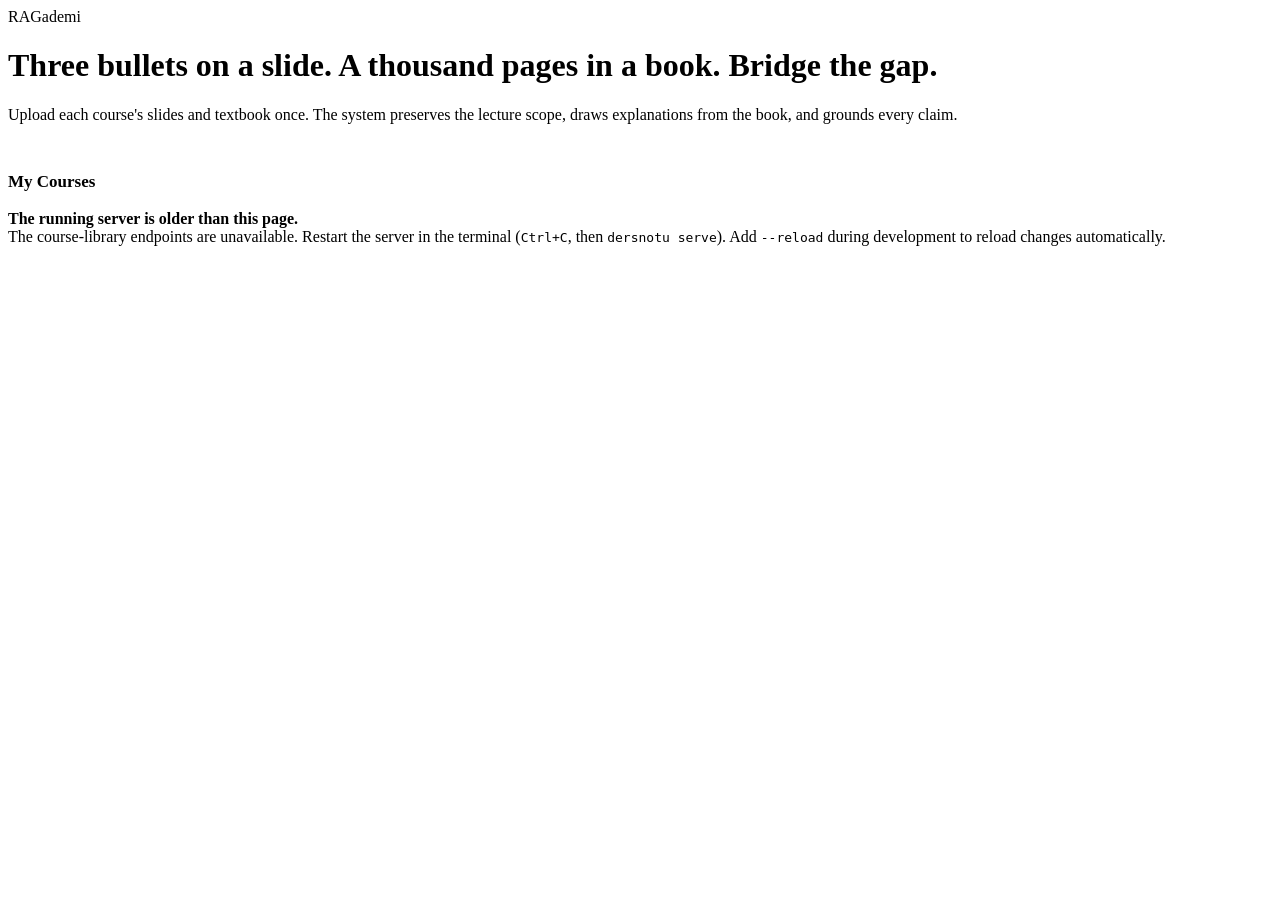
==== commit b613625d: "İngilizce arayüz ve Codex abonelik desteği ekle" ====
--- a/src/dersnotu/api/static/index.html
+++ b/src/dersnotu/api/static/index.html
@@ -1,28 +1,27 @@
 <!doctype html>
-<html lang="tr">
+<html lang="en">
 <head>
 <meta charset="utf-8">
 <meta name="viewport" content="width=device-width, initial-scale=1">
-<title>dersnotu — derslerim</title>
+<title>RAGademi — My Courses</title>
 <link rel="stylesheet" href="/static/app.css">
 <style>
-/* Ana sayfa tek sütun: burada bir iş çalışmıyor, ilerleme rayı yok. */
+/* The home page is single-column: no job or progress rail runs here. */
 main{display:block;padding:32px 0 90px}
 
 .cards{display:grid;grid-template-columns:repeat(auto-fill,minmax(268px,1fr));gap:16px}
 
-/* Ders kartı bir fiş: üstte künye (kod), altta ad, en altta sayım.
-   Kart tıklanınca derse girilir; silme ayrı bir düğme çünkü aynı kartın
-   içinde iki farklı sonuç olan tek bir tıklama alanı olmamalı. */
+/* A course card is a compact record: code, name, then item counts.
+   Opening and deleting remain separate actions. */
 .card{position:relative;display:flex;flex-direction:column;min-height:158px;
       background:var(--surface);border:1px solid var(--rule);border-radius:5px;
       padding:18px 20px 16px;text-decoration:none;color:inherit;
       transition:border-color .15s,transform .15s}
 .card:hover{border-color:var(--ink);transform:translateY(-1px)}
+/* Show the .kod badge when a code exists; otherwise show a plain label. */
 .card .code{font-family:var(--mono);font-size:10.5px;letter-spacing:.14em;
-      text-transform:uppercase;color:var(--muted);margin-bottom:9px}
-.card .code b{color:var(--ink);font-weight:400;
-      box-shadow:inset 0 -6px 0 -1px var(--marker)}
+      text-transform:uppercase;color:var(--muted);margin-bottom:10px;
+      min-height:20px}
 .card .nm{font-size:19px;line-height:1.25;font-weight:600;letter-spacing:-.01em;
       margin:0 0 auto;padding-right:22px;word-break:break-word}
 .card .note{font-size:12.5px;color:var(--muted);margin:6px 0 0;
@@ -36,8 +35,7 @@
 .card:hover .x,.card .x:focus-visible{opacity:1}
 .card .x:hover{color:var(--danger);background:var(--paper)}
 
-/* Yeni ders kartı listenin parçası, ayrı bir bölge değil: "ders eklemek"
-   de derslerden biri gibi görünsün. */
+/* The new-course action belongs in the card grid. */
 .new{border-style:dashed;justify-content:center;align-items:center;color:var(--muted);
      font-size:14px;background:transparent;cursor:pointer;width:100%;font-weight:400;
      min-height:158px;border-width:1.5px;border-color:var(--rule);border-radius:5px;
@@ -57,15 +55,15 @@
 <body>
 <div class="wrap">
   <header>
-    <div class="eyebrow">dersnotu</div>
-    <h1>Slaytlar üç madde. Kitap bin sayfa. <span class="hl">Arası boş.</span></h1>
-    <p class="lede">Her ders için slaytlarını ve kitabını bir kez yükle. Sistem
-       slaytın kapsamını korur, açıklamayı kitaptan çeker ve her iddiaya kaynak koyar.</p>
+    <div class="eyebrow">RAGademi</div>
+    <h1>Three bullets on a slide. A thousand pages in a book. <span class="hl">Bridge the gap.</span></h1>
+    <p class="lede">Upload each course's slides and textbook once. The system preserves
+       the lecture scope, draws explanations from the book, and grounds every claim.</p>
   </header>
 
   <main>
     <div class="panel-head" style="margin-bottom:18px">
-      <h2 style="font-size:17px;margin:0;font-weight:600">Derslerim</h2>
+      <h2 style="font-size:17px;margin:0;font-weight:600">My Courses</h2>
       <span class="lab" id="say" style="margin:0"></span>
     </div>
     <div class="cards" id="cards"></div>
@@ -74,25 +72,25 @@
 
 <dialog id="dlg">
   <form method="dialog" id="newform">
-    <h2>Yeni ders</h2>
+    <h2>New Course</h2>
     <div class="field">
-      <span class="lab">Ders adı</span>
+      <span class="lab">Course name</span>
       <input type="text" name="name" required maxlength="120"
-             placeholder="Bilgisayar Sistemlerine Giriş" autocomplete="off">
+             placeholder="Introduction to Computer Systems" autocomplete="off">
     </div>
     <div class="field">
-      <span class="lab">Ders kodu</span>
-      <input type="text" name="code" maxlength="24" placeholder="BLG 212" autocomplete="off">
-      <p class="hint">İsteğe bağlı. Listede künye olarak görünür.</p>
+      <span class="lab">Course code</span>
+      <input type="text" name="code" maxlength="24" placeholder="CSE 212" autocomplete="off">
+      <p class="hint">Optional. Displayed as the course identifier.</p>
     </div>
     <div class="field">
-      <span class="lab">Not</span>
-      <input type="text" name="note" maxlength="200" placeholder="2. sınıf güz dönemi"
+      <span class="lab">Note</span>
+      <input type="text" name="note" maxlength="200" placeholder="Second year, fall semester"
              autocomplete="off">
     </div>
     <div class="foot">
-      <button type="button" class="ghost" id="iptal">Vazgeç</button>
-      <button type="submit" id="olustur">Dersi oluştur</button>
+      <button type="button" class="ghost" id="iptal">Cancel</button>
+      <button type="submit" id="olustur">Create course</button>
     </div>
   </form>
 </dialog>
@@ -106,17 +104,17 @@
 
 function cardHTML(c){
   const n = c.counts;
-  const kunye = c.code ? `<b>${esc(c.code)}</b>` : "ders";
-  // Sıfır sayımı göstermek yeni bir dersi "boş" diye damgalar; onun yerine
-  // ne yapılacağını söyle.
+  const kunye = c.code ? `<span class="kod">${esc(c.code)}</span>` : "course";
+  // For a new course, explain the next action instead of displaying zeroes.
   const sayim = (n.lectures + n.books + n.documents) === 0
-    ? "henüz dosya yok"
-    : [n.lectures && `<b>${n.lectures}</b> slayt`,
-       n.books && `<b>${n.books}</b> kitap`,
-       n.documents && `<b>${n.documents}</b> ders notu`].filter(Boolean).join(" · ");
+    ? "no files yet"
+    : [n.lectures && `<b>${n.lectures}</b> slide deck`,
+       n.books && `<b>${n.books}</b> textbook`,
+       n.notes && `<b>${n.notes}</b> study note`,
+       n.practices && `<b>${n.practices}</b> practice exam`].filter(Boolean).join(" · ");
   return `<a class="card" href="/ders/${c.id}">
     <button class="x" type="button" data-del="${c.id}" data-name="${esc(c.name)}"
-            title="Dersi sil" aria-label="Dersi sil">×</button>
+            title="Delete course" aria-label="Delete course">×</button>
     <div class="code">${kunye}</div>
     <h3 class="nm">${esc(c.name)}</h3>
     ${c.note ? `<p class="note">${esc(c.note)}</p>` : ""}
@@ -125,9 +123,9 @@
 }
 
 function ciz(list){
-  $("#say").textContent = list.length ? `${list.length} ders` : "";
+  $("#say").textContent = list.length ? `${list.length} course${list.length === 1 ? "" : "s"}` : "";
   cardsEl.innerHTML = list.map(cardHTML).join("")
-    + `<button class="new" id="yeni">+ Yeni ders</button>`;
+    + `<button class="new" id="yeni">+ New course</button>`;
   $("#yeni").addEventListener("click", () => {
     $("#newform").reset(); dlg.showModal();
   });
@@ -135,10 +133,8 @@
     b.addEventListener("click", sil);
 }
 
-// Sayfa her istekte diskten okunuyor, uçlar ise süreçte donmuş durumda.
-// Yani ESKİ bir sunucu YENİ bir sayfayı sunabiliyor — ucu bulamayan istemci
-// hiçbir şey çizmezse geriye bomboş bir ekran kalır ve kullanıcı neyin
-// bozulduğunu bilemez. Sessiz başarısızlık burada yasak.
+// Static files can be newer than a running server process, so fail visibly when
+// the expected API endpoints are unavailable.
 function hata(baslik, ipucu){
   $("#say").textContent = "";
   cardsEl.innerHTML = `<div class="err" style="grid-column:1/-1">
@@ -150,49 +146,48 @@
   try {
     r = await fetch("/api/courses");
   } catch {
-    hata("Sunucuya ulaşılamadı.", "Sunucu kapalı olabilir — terminalde "
-      + "<code>dersnotu serve</code> ile başlat.");
+    hata("Could not reach the server.", "It may be stopped. Start it in the terminal with "
+      + "<code>dersnotu serve</code>.");
     return;
   }
   if (r.status === 404) {
-    hata("Çalışan sunucu bu sayfadan eski.",
-      "Ders kitaplığı uçları bu süreçte yok. Terminalde sunucuyu durdurup "
-      + "yeniden başlat (<code>Ctrl+C</code>, sonra <code>dersnotu serve</code>). "
-      + "Geliştirirken <code>--reload</code> eklersen bu bir daha olmaz.");
+    hata("The running server is older than this page.",
+      "The course-library endpoints are unavailable. Restart the server in the terminal "
+      + "(<code>Ctrl+C</code>, then <code>dersnotu serve</code>). Add <code>--reload</code> "
+      + "during development to reload changes automatically.");
     return;
   }
-  if (!r.ok) { hata(`Ders listesi alınamadı (HTTP ${r.status}).`); return; }
+  if (!r.ok) { hata(`Could not load courses (HTTP ${r.status}).`); return; }
   const list = await r.json();
-  if (!Array.isArray(list)) { hata("Sunucudan beklenmeyen yanıt geldi."); return; }
+  if (!Array.isArray(list)) { hata("The server returned an unexpected response."); return; }
   ciz(list);
 }
 
 async function sil(e){
-  // Kart bir <a>; silme düğmesi onun içinde. Durdurulmazsa hem onay çıkar
-  // hem de derse gidilir.
+  // The delete button sits inside a link, so stop navigation explicitly.
   e.preventDefault(); e.stopPropagation();
   const { del: id, name } = e.currentTarget.dataset;
   const c = await (await fetch(`/api/courses/${id}`)).json();
   const n = c.counts;
-  const ne = [n.lectures && `${n.lectures} slayt`, n.books && `${n.books} kitap`,
-              n.documents && `${n.documents} ders notu`].filter(Boolean).join(", ");
-  const mesaj = `"${name}" dersi silinsin mi?`
-    + (ne ? `\n\nBirlikte silinecekler: ${ne}.` : "")
-    + "\n\nBu geri alınamaz.";
+  const ne = [n.lectures && `${n.lectures} slide deck`, n.books && `${n.books} textbook`,
+              n.documents && `${n.documents} document`].filter(Boolean).join(", ");
+  const mesaj = `Delete the course "${name}"?`
+    + (ne ? `\n\nAlso deleted: ${ne}.` : "")
+    + "\n\nThis cannot be undone.";
   if (!confirm(mesaj)) return;
   const r = await fetch(`/api/courses/${id}`, { method: "DELETE" });
-  if (!r.ok) { alert("Silinemedi: " + r.statusText); return; }
+  if (!r.ok) { alert("Could not delete: " + r.statusText); return; }
   load();
 }
 
 $("#iptal").addEventListener("click", () => dlg.close());
 
 $("#newform").addEventListener("submit", async e => {
-  // method="dialog" formu kapatır; gönderimi biz yapıyoruz.
+  // Handle submission here instead of relying on method="dialog".
   e.preventDefault();
   const fd = new FormData(e.target);
   const btn = $("#olustur");
-  btn.disabled = true; btn.textContent = "Oluşturuluyor…";
+  btn.disabled = true; btn.textContent = "Creating…";
   try {
     const r = await fetch("/api/courses", {
       method: "POST",
@@ -204,11 +199,11 @@
     if (!r.ok) throw new Error((await r.json()).detail || r.statusText);
     const c = await r.json();
     dlg.close();
-    // Yeni ders boş; kullanıcının oradaki işi dosya yüklemek. Doğrudan götür.
+    // A new course is empty; take the user directly to material upload.
     location.href = `/ders/${c.id}`;
   } catch (err) {
     alert(err.message);
-    btn.disabled = false; btn.textContent = "Dersi oluştur";
+    btn.disabled = false; btn.textContent = "Create course";
   }
 });
 
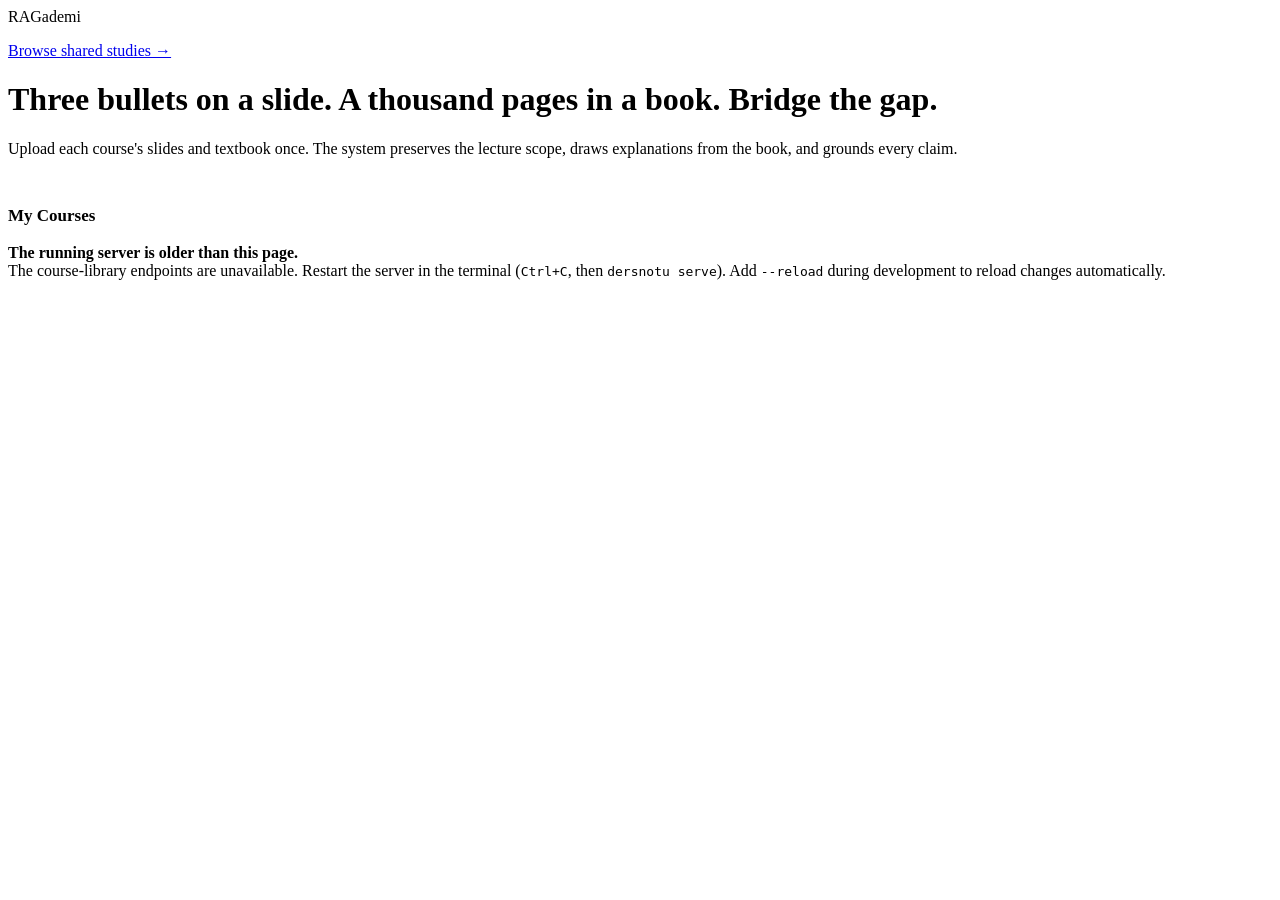
==== commit adb4f0d1: "Add batch uploads, public sharing and Supabase free deployment" ====
--- a/src/dersnotu/api/static/index.html
+++ b/src/dersnotu/api/static/index.html
@@ -56,6 +56,7 @@
 <div class="wrap">
   <header>
     <div class="eyebrow">RAGademi</div>
+    <p><a href="/public">Browse shared studies →</a></p>
     <h1>Three bullets on a slide. A thousand pages in a book. <span class="hl">Bridge the gap.</span></h1>
     <p class="lede">Upload each course's slides and textbook once. The system preserves
        the lecture scope, draws explanations from the book, and grounds every claim.</p>
